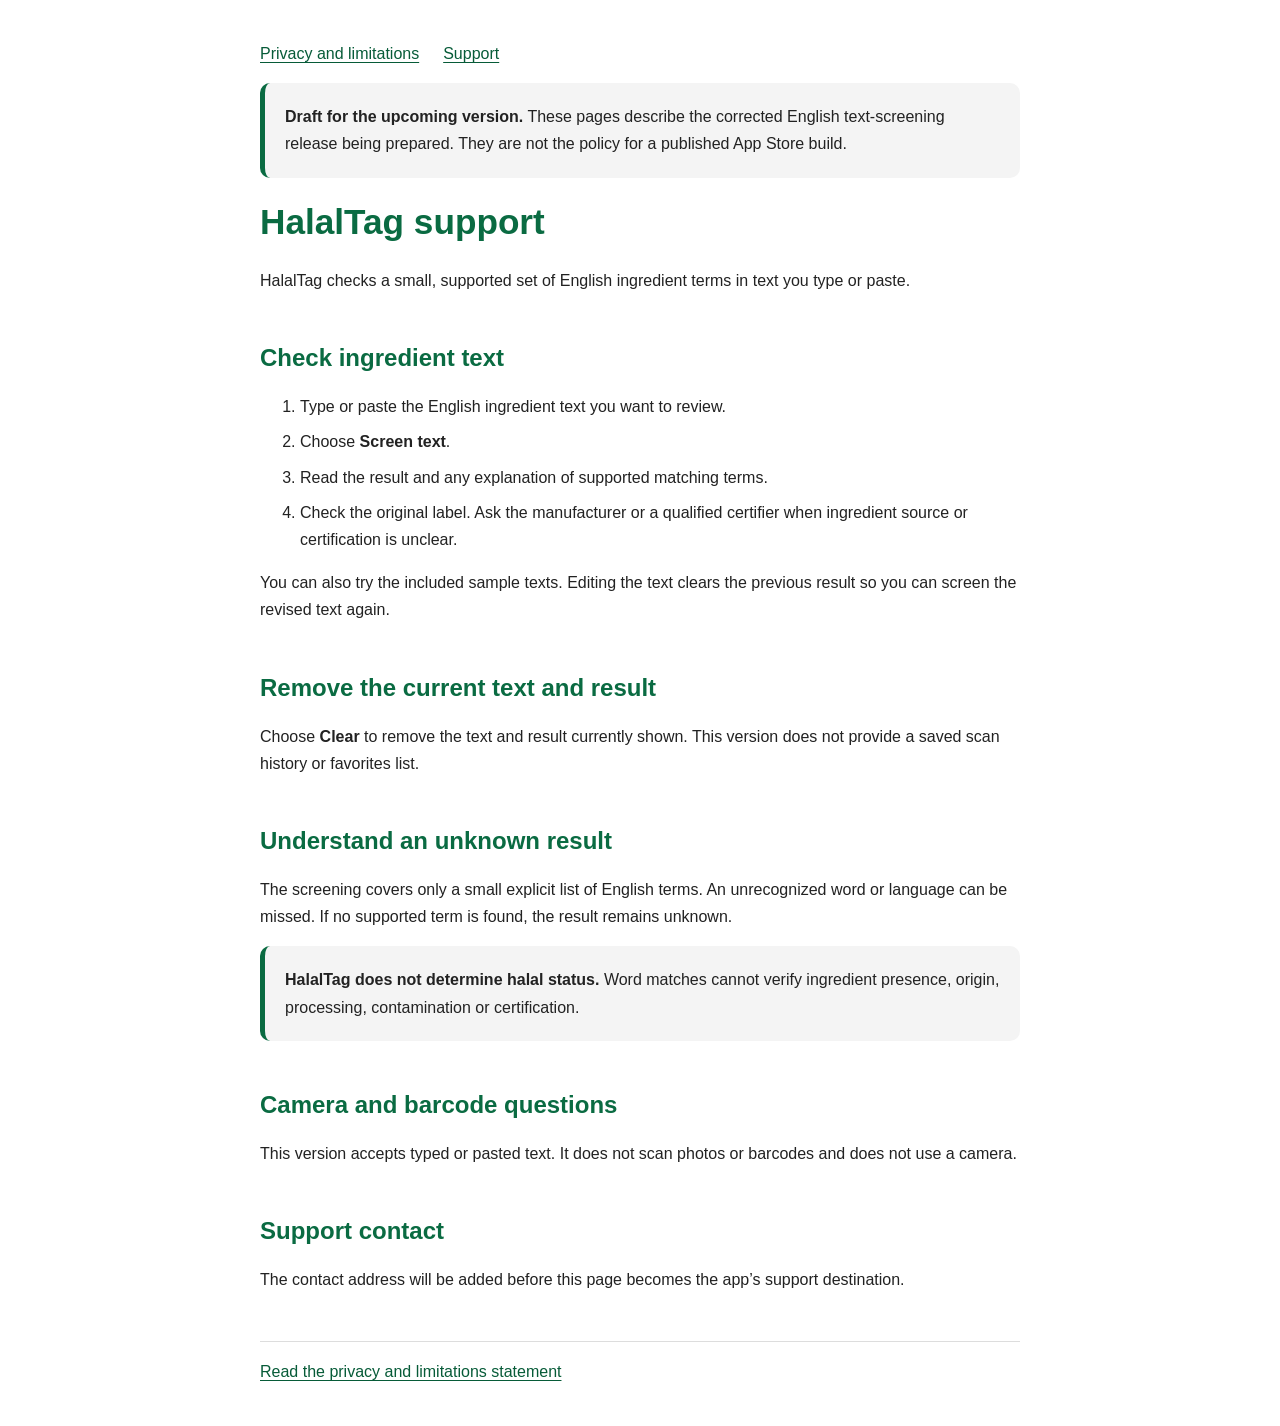
==== docs/support.html @ 3cdc9bda "Prepare HalalTag privacy and support draft" ====
<!DOCTYPE html>
<html lang="en">
<head>
    <meta charset="UTF-8">
    <meta name="viewport" content="width=device-width, initial-scale=1.0">
    <title>HalalTag — Support</title>
    <style>
        body { font-family: -apple-system, BlinkMacSystemFont, "Segoe UI", Roboto, Helvetica, Arial, sans-serif; line-height: 1.7; max-width: 760px; margin: 40px auto; padding: 0 20px; color: #222; }
        h1 { color: #0a6b42; font-size: 2.2em; line-height: 1.2; }
        h2 { color: #0a6b42; margin-top: 2em; line-height: 1.3; }
        a { color: #075b38; text-underline-offset: 0.2em; }
        a:focus-visible { outline: 3px solid #0a6b42; outline-offset: 4px; }
        nav { display: flex; gap: 1.5rem; flex-wrap: wrap; }
        li { margin: 0.5rem 0; }
        .note { background-color: #f4f4f4; padding: 20px; border-radius: 10px; border-left: 5px solid #0a6b42; }
        .note p { margin: 0; }
        footer { margin-top: 3rem; padding-top: 1rem; border-top: 1px solid #ddd; }
    </style>
</head>
<body>
    <nav aria-label="HalalTag pages"><a href="index.html">Privacy and limitations</a><a href="support.html" aria-current="page">Support</a></nav>
    <main>
        <p class="note"><strong>Draft for the upcoming version.</strong> These pages describe the corrected English text-screening release being prepared. They are not the policy for a published App Store build.</p>
        <h1>HalalTag support</h1>
        <p>HalalTag checks a small, supported set of English ingredient terms in text you type or paste.</p>

        <h2>Check ingredient text</h2>
        <ol>
            <li>Type or paste the English ingredient text you want to review.</li>
            <li>Choose <strong>Screen text</strong>.</li>
            <li>Read the result and any explanation of supported matching terms.</li>
            <li>Check the original label. Ask the manufacturer or a qualified certifier when ingredient source or certification is unclear.</li>
        </ol>
        <p>You can also try the included sample texts. Editing the text clears the previous result so you can screen the revised text again.</p>

        <h2>Remove the current text and result</h2>
        <p>Choose <strong>Clear</strong> to remove the text and result currently shown. This version does not provide a saved scan history or favorites list.</p>

        <h2>Understand an unknown result</h2>
        <p>The screening covers only a small explicit list of English terms. An unrecognized word or language can be missed. If no supported term is found, the result remains unknown.</p>
        <div class="note"><p><strong>HalalTag does not determine halal status.</strong> Word matches cannot verify ingredient presence, origin, processing, contamination or certification.</p></div>

        <h2>Camera and barcode questions</h2>
        <p>This version accepts typed or pasted text. It does not scan photos or barcodes and does not use a camera.</p>

            <h2>Support contact</h2>
        <p>The contact address will be added before this page becomes the app’s support destination.</p>
    </main>
    <footer><a href="index.html">Read the privacy and limitations statement</a></footer>
</body>
</html>
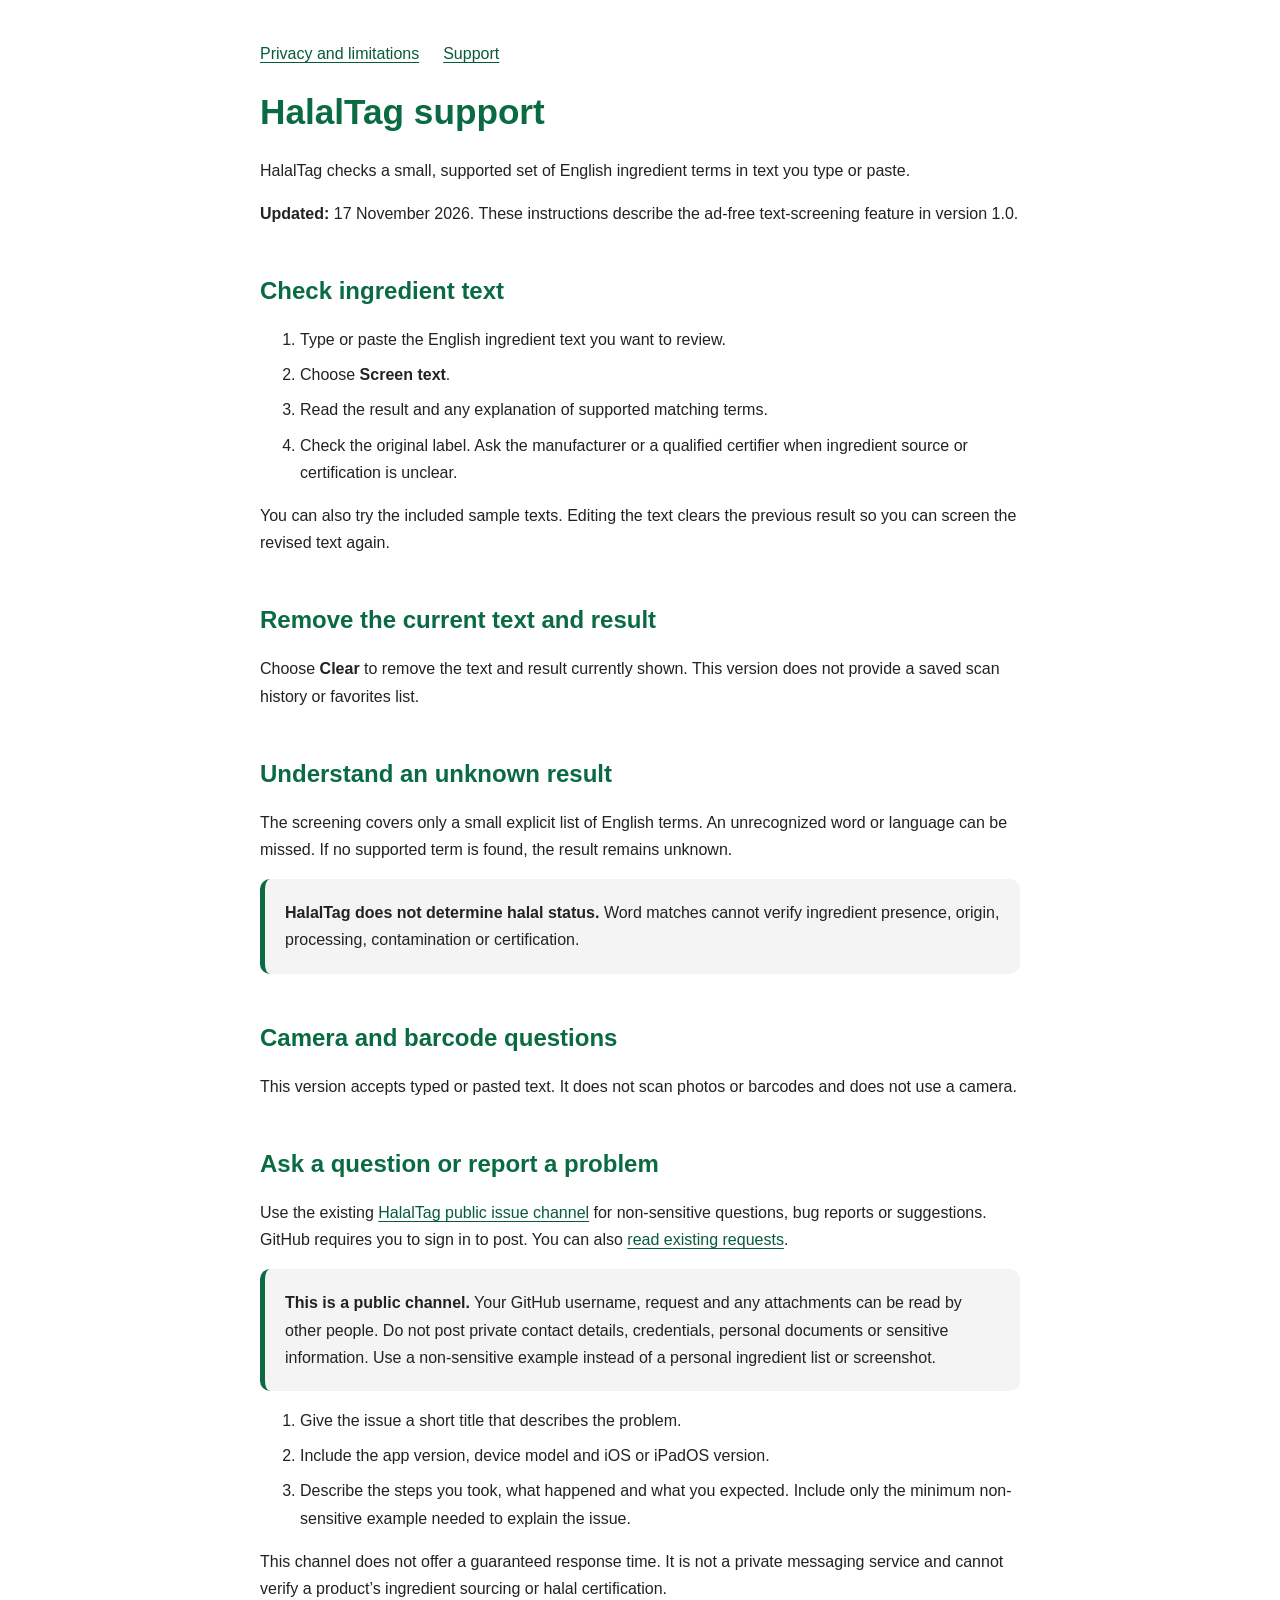
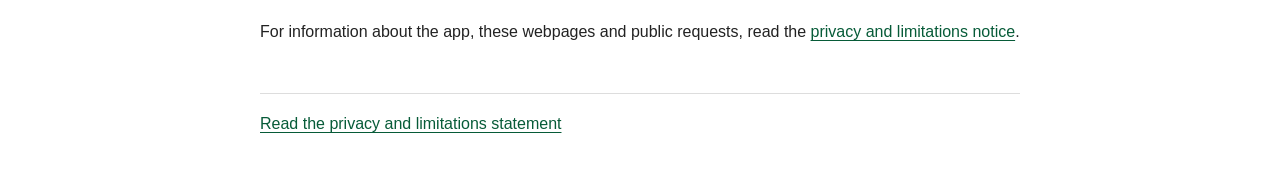
==== commit be75a8f5: "Publish accurate HalalTag privacy and public support pages" ====
--- a/docs/support.html
+++ b/docs/support.html
@@ -20,9 +20,9 @@
 <body>
     <nav aria-label="HalalTag pages"><a href="index.html">Privacy and limitations</a><a href="support.html" aria-current="page">Support</a></nav>
     <main>
-        <p class="note"><strong>Draft for the upcoming version.</strong> These pages describe the corrected English text-screening release being prepared. They are not the policy for a published App Store build.</p>
         <h1>HalalTag support</h1>
         <p>HalalTag checks a small, supported set of English ingredient terms in text you type or paste.</p>
+        <p><strong>Updated:</strong> 17 November 2026. These instructions describe the ad-free text-screening feature in version 1.0.</p>
 
         <h2>Check ingredient text</h2>
         <ol>
@@ -43,8 +43,16 @@
         <h2>Camera and barcode questions</h2>
         <p>This version accepts typed or pasted text. It does not scan photos or barcodes and does not use a camera.</p>
 
-            <h2>Support contact</h2>
-        <p>The contact address will be added before this page becomes the app’s support destination.</p>
+        <h2>Ask a question or report a problem</h2>
+        <p>Use the existing <a href="https://github.com/swonyu/HalalAnalyzer/issues/new">HalalTag public issue channel</a> for non-sensitive questions, bug reports or suggestions. GitHub requires you to sign in to post. You can also <a href="https://github.com/swonyu/HalalAnalyzer/issues">read existing requests</a>.</p>
+        <div class="note"><p><strong>This is a public channel.</strong> Your GitHub username, request and any attachments can be read by other people. Do not post private contact details, credentials, personal documents or sensitive information. Use a non-sensitive example instead of a personal ingredient list or screenshot.</p></div>
+        <ol>
+            <li>Give the issue a short title that describes the problem.</li>
+            <li>Include the app version, device model and iOS or iPadOS version.</li>
+            <li>Describe the steps you took, what happened and what you expected. Include only the minimum non-sensitive example needed to explain the issue.</li>
+        </ol>
+        <p>This channel does not offer a guaranteed response time. It is not a private messaging service and cannot verify a product’s ingredient sourcing or halal certification.</p>
+        <p>For information about the app, these webpages and public requests, read the <a href="index.html">privacy and limitations notice</a>.</p>
     </main>
     <footer><a href="index.html">Read the privacy and limitations statement</a></footer>
 </body>
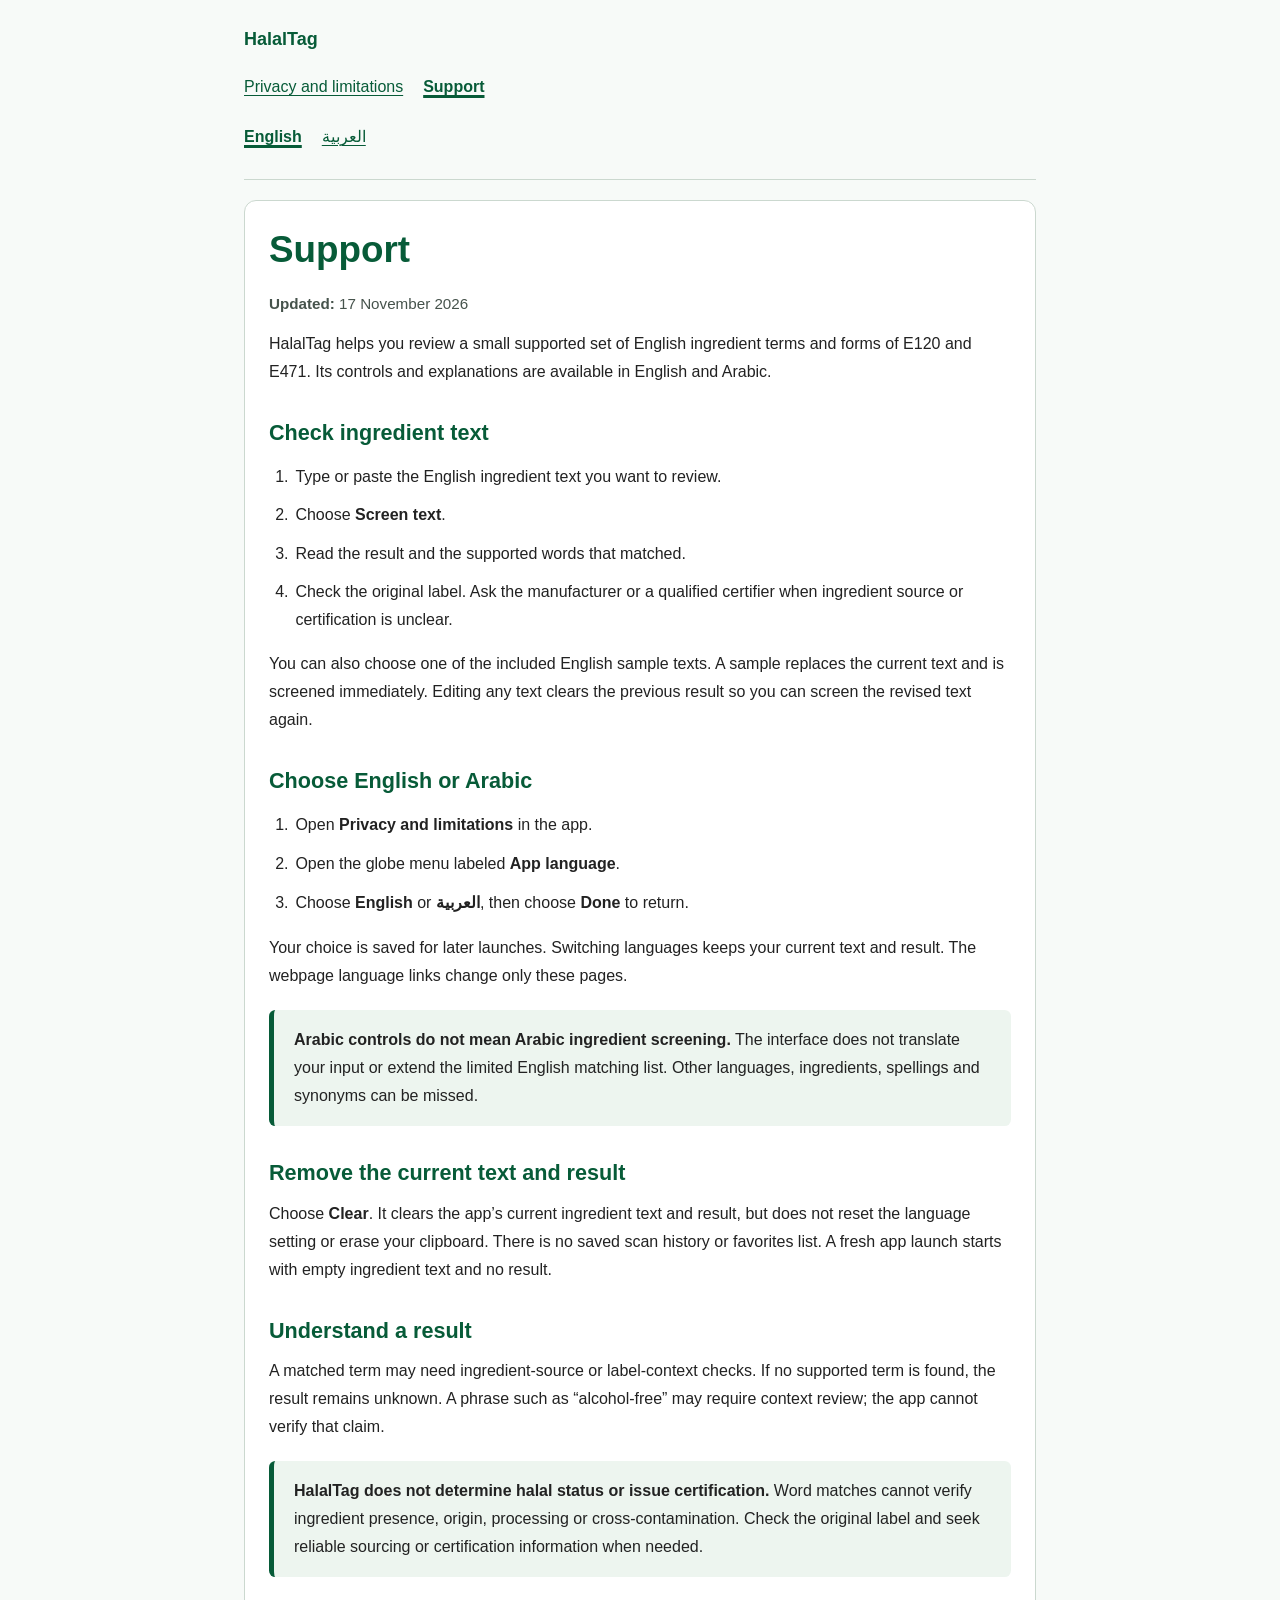
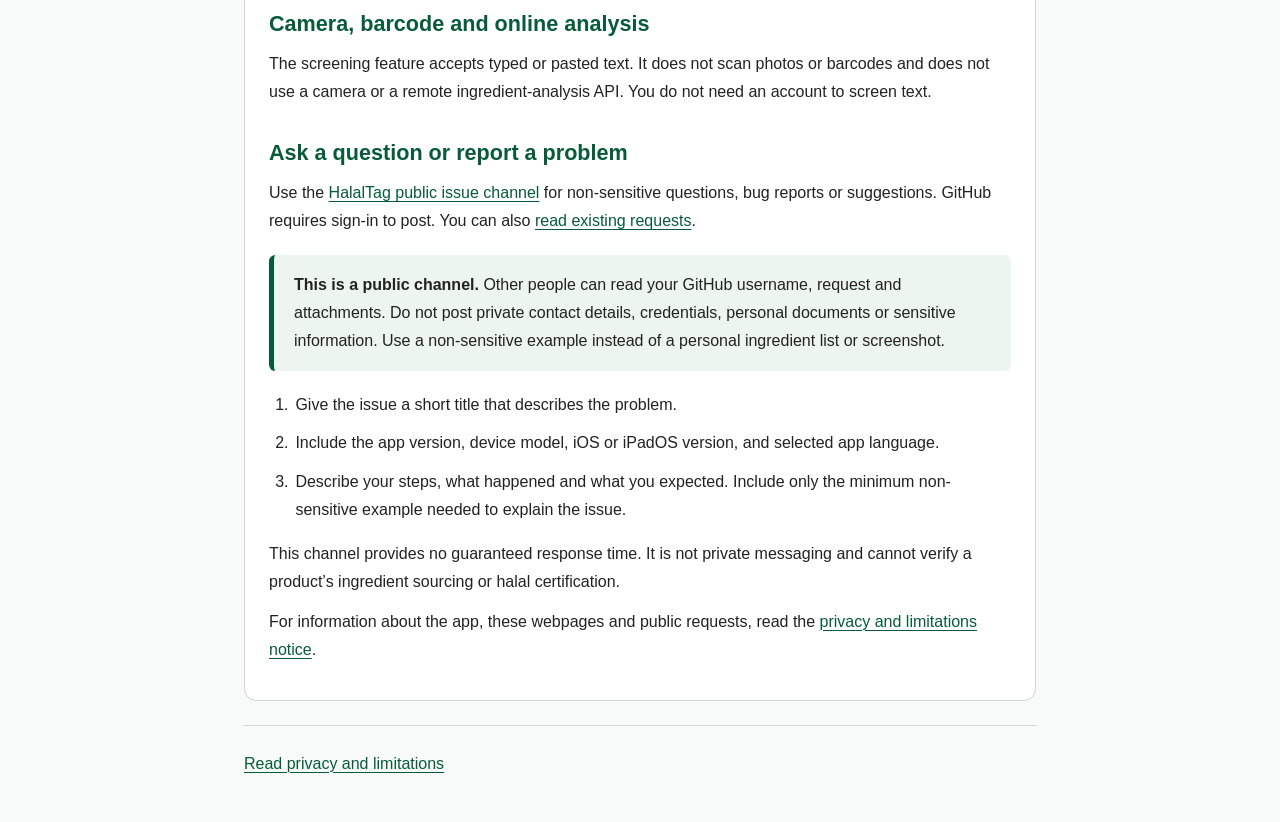
==== commit 9ef32f99: "Reconcile HalalTag bilingual app docs with verified public support branch" ====
--- a/docs/support.html
+++ b/docs/support.html
@@ -1,59 +1,73 @@
 <!DOCTYPE html>
-<html lang="en">
+<html lang="en" dir="ltr">
 <head>
-    <meta charset="UTF-8">
-    <meta name="viewport" content="width=device-width, initial-scale=1.0">
-    <title>HalalTag — Support</title>
-    <style>
-        body { font-family: -apple-system, BlinkMacSystemFont, "Segoe UI", Roboto, Helvetica, Arial, sans-serif; line-height: 1.7; max-width: 760px; margin: 40px auto; padding: 0 20px; color: #222; }
-        h1 { color: #0a6b42; font-size: 2.2em; line-height: 1.2; }
-        h2 { color: #0a6b42; margin-top: 2em; line-height: 1.3; }
-        a { color: #075b38; text-underline-offset: 0.2em; }
-        a:focus-visible { outline: 3px solid #0a6b42; outline-offset: 4px; }
-        nav { display: flex; gap: 1.5rem; flex-wrap: wrap; }
-        li { margin: 0.5rem 0; }
-        .note { background-color: #f4f4f4; padding: 20px; border-radius: 10px; border-left: 5px solid #0a6b42; }
-        .note p { margin: 0; }
-        footer { margin-top: 3rem; padding-top: 1rem; border-top: 1px solid #ddd; }
-    </style>
+  <meta charset="UTF-8">
+  <meta name="viewport" content="width=device-width, initial-scale=1.0">
+  <meta name="description" content="Privacy and help for HalalTag ingredient-text screening, including its limited matching coverage and public support channel.">
+  <title>Support | HalalTag</title>
+  <link rel="stylesheet" href="styles.css">
+  <link rel="alternate" hreflang="en" href="support.html">
+  <link rel="alternate" hreflang="ar" href="support-ar.html">
 </head>
 <body>
-    <nav aria-label="HalalTag pages"><a href="index.html">Privacy and limitations</a><a href="support.html" aria-current="page">Support</a></nav>
-    <main>
-        <h1>HalalTag support</h1>
-        <p>HalalTag checks a small, supported set of English ingredient terms in text you type or paste.</p>
-        <p><strong>Updated:</strong> 17 November 2026. These instructions describe the ad-free text-screening feature in version 1.0.</p>
+  <a class="skip-link" href="#main">Skip to content</a>
+  <div class="page">
+    <header>
+      <p class="brand"><bdi dir="ltr">HalalTag</bdi></p>
+      <nav aria-label="HalalTag pages">
+        <a href="index.html">Privacy and limitations</a>
+        <a href="support.html" aria-current="page">Support</a>
+      </nav>
+      <nav aria-label="Page language">
+        <a href="support.html" lang="en" dir="ltr" hreflang="en" aria-current="page">English</a>
+        <a href="support-ar.html" lang="ar" dir="rtl" hreflang="ar">العربية</a>
+      </nav>
+    </header>
+    <main id="main" tabindex="-1">
+<h1>Support</h1>
+<p class="meta"><strong>Updated:</strong> 17 November 2026</p>
+<p>HalalTag helps you review a small supported set of English ingredient terms and forms of <bdi dir="ltr">E120</bdi> and <bdi dir="ltr">E471</bdi>. Its controls and explanations are available in English and Arabic.</p>
 
-        <h2>Check ingredient text</h2>
-        <ol>
-            <li>Type or paste the English ingredient text you want to review.</li>
-            <li>Choose <strong>Screen text</strong>.</li>
-            <li>Read the result and any explanation of supported matching terms.</li>
-            <li>Check the original label. Ask the manufacturer or a qualified certifier when ingredient source or certification is unclear.</li>
-        </ol>
-        <p>You can also try the included sample texts. Editing the text clears the previous result so you can screen the revised text again.</p>
+<h2>Check ingredient text</h2>
+<ol>
+<li>Type or paste the English ingredient text you want to review.</li>
+<li>Choose <strong>Screen text</strong>.</li>
+<li>Read the result and the supported words that matched.</li>
+<li>Check the original label. Ask the manufacturer or a qualified certifier when ingredient source or certification is unclear.</li>
+</ol>
+<p>You can also choose one of the included English sample texts. A sample replaces the current text and is screened immediately. Editing any text clears the previous result so you can screen the revised text again.</p>
 
-        <h2>Remove the current text and result</h2>
-        <p>Choose <strong>Clear</strong> to remove the text and result currently shown. This version does not provide a saved scan history or favorites list.</p>
+<h2>Choose English or Arabic</h2>
+<ol>
+<li>Open <strong>Privacy and limitations</strong> in the app.</li>
+<li>Open the globe menu labeled <strong>App language</strong>.</li>
+<li>Choose <strong>English</strong> or <strong lang="ar" dir="rtl">العربية</strong>, then choose <strong>Done</strong> to return.</li>
+</ol>
+<p>Your choice is saved for later launches. Switching languages keeps your current text and result. The webpage language links change only these pages.</p>
+<div class="note"><p><strong>Arabic controls do not mean Arabic ingredient screening.</strong> The interface does not translate your input or extend the limited English matching list. Other languages, ingredients, spellings and synonyms can be missed.</p></div>
 
-        <h2>Understand an unknown result</h2>
-        <p>The screening covers only a small explicit list of English terms. An unrecognized word or language can be missed. If no supported term is found, the result remains unknown.</p>
-        <div class="note"><p><strong>HalalTag does not determine halal status.</strong> Word matches cannot verify ingredient presence, origin, processing, contamination or certification.</p></div>
+<h2>Remove the current text and result</h2>
+<p>Choose <strong>Clear</strong>. It clears the app’s current ingredient text and result, but does not reset the language setting or erase your clipboard. There is no saved scan history or favorites list. A fresh app launch starts with empty ingredient text and no result.</p>
 
-        <h2>Camera and barcode questions</h2>
-        <p>This version accepts typed or pasted text. It does not scan photos or barcodes and does not use a camera.</p>
+<h2>Understand a result</h2>
+<p>A matched term may need ingredient-source or label-context checks. If no supported term is found, the result remains unknown. A phrase such as “alcohol-free” may require context review; the app cannot verify that claim.</p>
+<div class="note"><p><strong>HalalTag does not determine halal status or issue certification.</strong> Word matches cannot verify ingredient presence, origin, processing or cross-contamination. Check the original label and seek reliable sourcing or certification information when needed.</p></div>
 
-        <h2>Ask a question or report a problem</h2>
-        <p>Use the existing <a href="https://github.com/swonyu/HalalAnalyzer/issues/new">HalalTag public issue channel</a> for non-sensitive questions, bug reports or suggestions. GitHub requires you to sign in to post. You can also <a href="https://github.com/swonyu/HalalAnalyzer/issues">read existing requests</a>.</p>
-        <div class="note"><p><strong>This is a public channel.</strong> Your GitHub username, request and any attachments can be read by other people. Do not post private contact details, credentials, personal documents or sensitive information. Use a non-sensitive example instead of a personal ingredient list or screenshot.</p></div>
-        <ol>
-            <li>Give the issue a short title that describes the problem.</li>
-            <li>Include the app version, device model and iOS or iPadOS version.</li>
-            <li>Describe the steps you took, what happened and what you expected. Include only the minimum non-sensitive example needed to explain the issue.</li>
-        </ol>
-        <p>This channel does not offer a guaranteed response time. It is not a private messaging service and cannot verify a product’s ingredient sourcing or halal certification.</p>
-        <p>For information about the app, these webpages and public requests, read the <a href="index.html">privacy and limitations notice</a>.</p>
+<h2>Camera, barcode and online analysis</h2>
+<p>The screening feature accepts typed or pasted text. It does not scan photos or barcodes and does not use a camera or a remote ingredient-analysis API. You do not need an account to screen text.</p>
+
+<h2>Ask a question or report a problem</h2>
+<p>Use the <a href="https://github.com/swonyu/HalalAnalyzer/issues/new">HalalTag public issue channel</a> for non-sensitive questions, bug reports or suggestions. GitHub requires sign-in to post. You can also <a href="https://github.com/swonyu/HalalAnalyzer/issues">read existing requests</a>.</p>
+<div class="note"><p><strong>This is a public channel.</strong> Other people can read your GitHub username, request and attachments. Do not post private contact details, credentials, personal documents or sensitive information. Use a non-sensitive example instead of a personal ingredient list or screenshot.</p></div>
+<ol>
+<li>Give the issue a short title that describes the problem.</li>
+<li>Include the app version, device model, iOS or iPadOS version, and selected app language.</li>
+<li>Describe your steps, what happened and what you expected. Include only the minimum non-sensitive example needed to explain the issue.</li>
+</ol>
+<p>This channel provides no guaranteed response time. It is not private messaging and cannot verify a product’s ingredient sourcing or halal certification.</p>
+<p>For information about the app, these webpages and public requests, read the <a href="index.html">privacy and limitations notice</a>.</p>
     </main>
-    <footer><a href="index.html">Read the privacy and limitations statement</a></footer>
+    <footer><a href="index.html">Read privacy and limitations</a></footer>
+  </div>
 </body>
 </html>
--- a/docs/styles.css
+++ b/docs/styles.css
@@ -0,0 +1,55 @@
+/* Local system fonts only: these pages request no external assets. */
+:root {
+  color-scheme: light;
+  --canvas: #f7faf8;
+  --surface: #ffffff;
+  --text: #222222;
+  --muted: #46534c;
+  --accent: #075b38;
+  --line: #cbd8cf;
+  --note: #edf5ef;
+  font-family: -apple-system, BlinkMacSystemFont, "Segoe UI", Tahoma, Arial, sans-serif;
+  font-size: 100%;
+  line-height: 1.75;
+}
+* { box-sizing: border-box; }
+body { margin: 0; color: var(--text); background: var(--canvas); }
+.page { width: min(100%, 52rem); margin: 0 auto; padding: 1.25rem; }
+header { padding-block: 0.25rem 1.25rem; border-block-end: 1px solid var(--line); }
+.brand { margin: 0 0 0.6rem; color: var(--accent); font-weight: 750; font-size: 1.125rem; }
+nav { display: flex; flex-wrap: wrap; align-items: center; gap: 0.35rem 1.25rem; }
+nav + nav { margin-block-start: 0.4rem; }
+nav a { display: inline-flex; align-items: center; min-block-size: 44px; padding-block: 0.35rem; }
+nav a[aria-current="page"] { font-weight: 750; text-decoration-thickness: 0.16em; }
+main { background: var(--surface); padding: 1.5rem; margin-block-start: 1.25rem; border: 1px solid var(--line); border-radius: 0.75rem; }
+h1, h2 { color: var(--accent); line-height: 1.35; text-wrap: balance; }
+h1 { margin-block: 0 1rem; font-size: clamp(1.75rem, 5vw, 2.3rem); }
+h2 { margin-block: 2rem 0.65rem; font-size: 1.35rem; }
+p { margin-block: 0.75rem; }
+.meta { color: var(--muted); font-size: 0.95rem; }
+a { color: var(--accent); text-underline-offset: 0.2em; text-decoration-thickness: 0.08em; }
+a:focus-visible, main:focus-visible { outline: 3px solid var(--accent); outline-offset: 4px; border-radius: 2px; }
+a, p, li, h1, h2 { overflow-wrap: anywhere; }
+li { margin-block: 0.65rem; padding-inline-start: 0.15rem; }
+ul, ol { padding-inline-start: 1.5rem; }
+.note { margin-block: 1.25rem; padding: 1rem 1.25rem; border-inline-start: 5px solid var(--accent); background: var(--note); border-radius: 0.4rem; }
+.note p { margin-block: 0; }
+footer { margin-block-start: 1.5rem; padding-block: 1rem; border-block-start: 1px solid var(--line); }
+footer a { display: inline-flex; min-block-size: 44px; align-items: center; }
+.skip-link { position: absolute; inset-block-start: 0.5rem; inset-inline-start: 1rem; transform: translateY(-200%); padding: 0.65rem 1rem; background: var(--surface); z-index: 10; }
+.skip-link:focus { transform: translateY(0); }
+[lang="ar"] { line-height: 1.9; }
+@media (max-width: 380px) {
+  .page { padding: 0.75rem; }
+  main { padding: 1rem; }
+  .note { padding: 0.75rem; }
+}
+@media (prefers-color-scheme: dark) {
+  :root { color-scheme: dark; --canvas: #101913; --surface: #16221a; --text: #edf3ef; --muted: #c1cec5; --accent: #a7e4be; --line: #52665a; --note: #21382a; }
+}
+@media print {
+  :root { color-scheme: light; --canvas: #ffffff; --surface: #ffffff; --text: #222222; --muted: #46534c; --accent: #075b38; --line: #cbd8cf; --note: #edf5ef; }
+  .page { width: 100%; padding: 0; }
+  main { padding: 0; border: 0; }
+  .skip-link { display: none; }
+}
